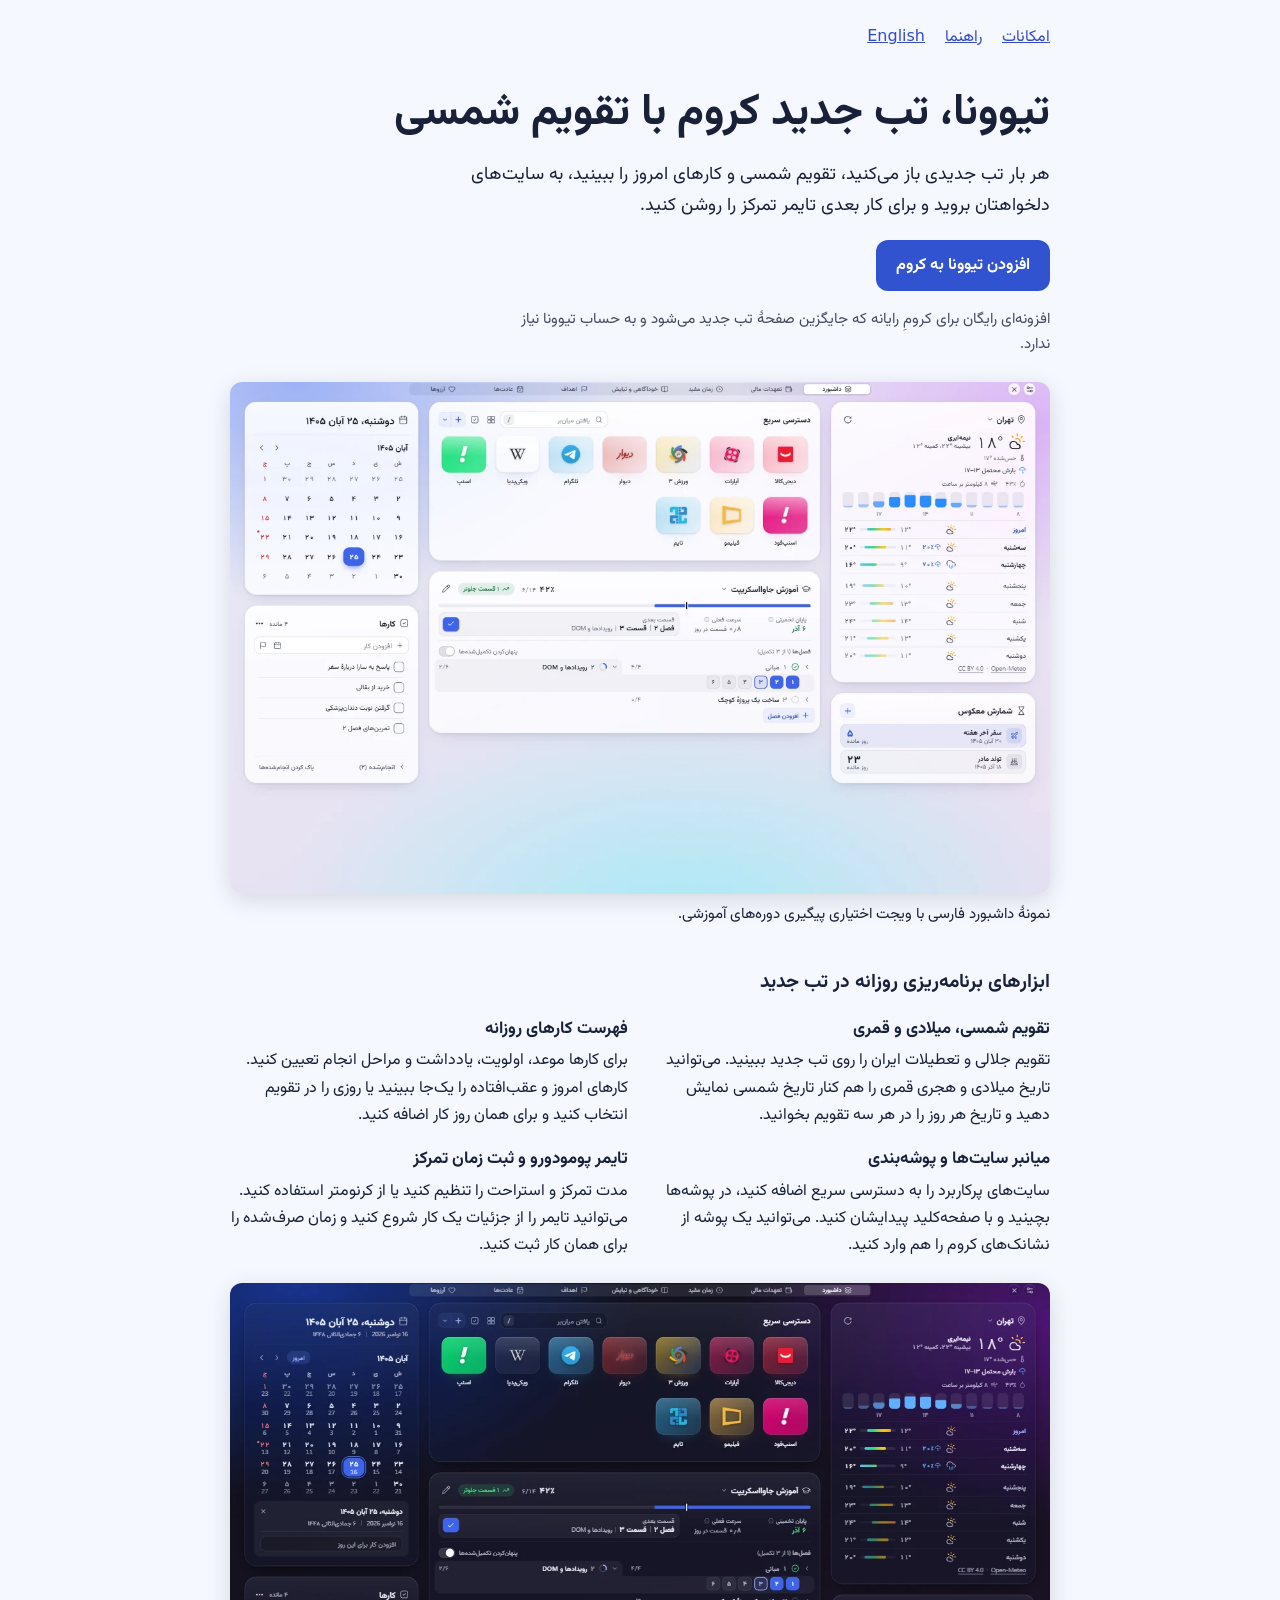
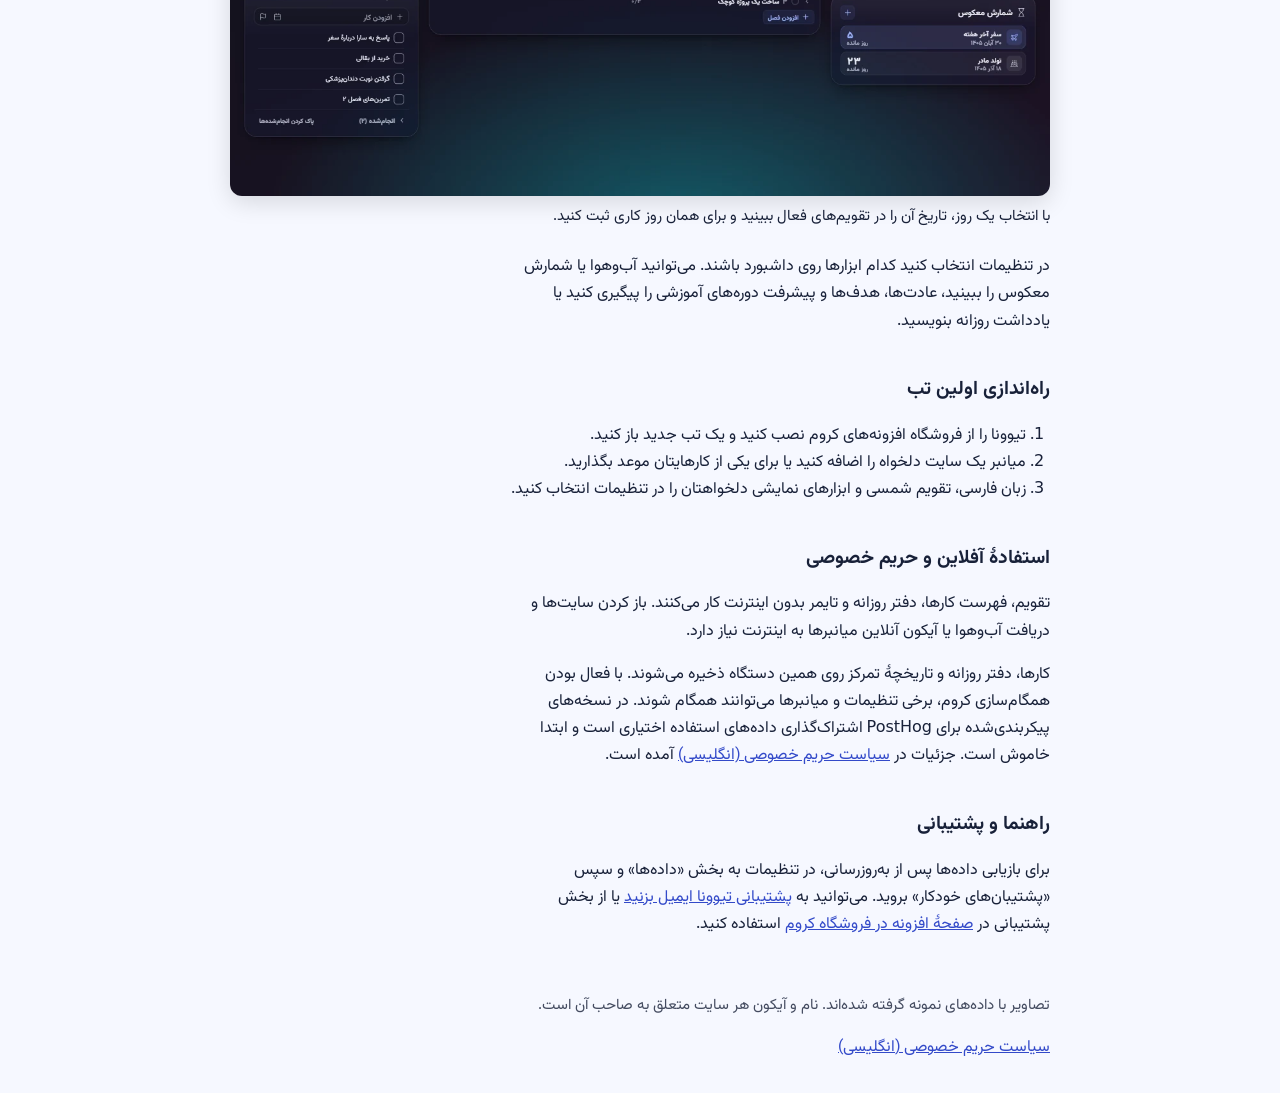
==== fa/index.html @ 9214c613 "Add files via upload" ====
<!doctype html>
<html lang="fa" dir="rtl">
<head>
  <meta charset="utf-8">
  <meta name="viewport" content="width=device-width, initial-scale=1">
  <title>تیوونا | افزونه تب جدید کروم با تقویم شمسی و فهرست کارها</title>
  <meta name="description" content="با افزونهٔ تیوونا در هر تب جدید کروم تقویم شمسی، کارهای امروز، میانبر سایت‌های دلخواه و تایمر پومودورو را کنار هم داشته باشید.">
  <link rel="canonical" href="https://sakha1370.github.io/dial/fa/">
  <link rel="alternate" hreflang="en" href="https://sakha1370.github.io/dial/">
  <link rel="alternate" hreflang="fa" href="https://sakha1370.github.io/dial/fa/">
  <link rel="alternate" hreflang="x-default" href="https://sakha1370.github.io/dial/">
  <meta property="og:type" content="website">
  <meta property="og:site_name" content="Tivona">
  <meta property="og:locale" content="fa_IR">
  <meta property="og:title" content="تیوونا | افزونه تب جدید کروم با تقویم شمسی و فهرست کارها">
  <meta property="og:description" content="در تب جدید کروم به تقویم شمسی، کارهای امروز، میانبر سایت‌ها و تایمر پومودورو دسترسی داشته باشید.">
  <meta property="og:url" content="https://sakha1370.github.io/dial/fa/">
  <meta property="og:image" content="https://sakha1370.github.io/dial/assets/fa/dashboard.webp">
  <meta property="og:image:alt" content="داشبورد فارسی تیوونا با میانبر سایت‌ها، تقویم شمسی و فهرست کارها">
  <meta name="twitter:card" content="summary_large_image">
  <link rel="icon" type="image/png" href="../assets/tivona-icon.png">
  <link rel="stylesheet" href="../help.css">
  <link rel="stylesheet" href="../landing.css">
  <script type="application/ld+json">
  {
    "@context": "https://schema.org",
    "@type": "SoftwareApplication",
    "name": "Tivona",
    "alternateName": "تیوونا",
    "url": "https://sakha1370.github.io/dial/fa/",
    "description": "افزونهٔ تب جدید کروم با تقویم شمسی، فهرست کارها، میانبر سایت‌ها و تایمر پومودورو.",
    "applicationCategory": "ProductivityApplication",
    "softwareRequirements": "گوگل کروم نسخهٔ ۱۰۹ یا جدیدتر",
    "installUrl": "https://chromewebstore.google.com/detail/aeoijkdjmndfjkkalijcjafcmhmloemh",
    "image": "https://sakha1370.github.io/dial/assets/fa/dashboard.webp",
    "offers": { "@type": "Offer", "price": 0, "priceCurrency": "USD" }
  }
  </script>
</head>
<body>
  <a class="skip-link" href="#main">رفتن به محتوای اصلی</a>
  <header class="site-header">
    <nav aria-label="ناوبری سایت">
      <a href="#features">امکانات</a>
      <a href="#help">راهنما</a>
      <a href="../" hreflang="en" lang="en" dir="ltr">English</a>
    </nav>
  </header>
  <main id="main" class="landing" tabindex="-1">
    <div class="hero">
      <h1>تیوونا، تب جدید کروم با تقویم شمسی</h1>
      <p>هر بار تب جدیدی باز می‌کنید، تقویم شمسی و کارهای امروز را ببینید، به سایت‌های دلخواهتان بروید و برای کار بعدی تایمر تمرکز را روشن کنید.</p>
      <p><a class="cta" id="install" href="https://chromewebstore.google.com/detail/aeoijkdjmndfjkkalijcjafcmhmloemh?hl=fa&amp;utm_source=tivona_site&amp;utm_medium=referral&amp;utm_campaign=homepage&amp;utm_content=fa">افزودن تیوونا به کروم</a></p>
      <p class="muted">افزونه‌ای رایگان برای کرومِ رایانه که جایگزین صفحهٔ تب جدید می‌شود و به حساب تیوونا نیاز ندارد.</p>
      <figure class="preview">
        <img src="../assets/fa/dashboard.webp" srcset="../assets/fa/dashboard-640.webp 640w, ../assets/fa/dashboard.webp 1280w" sizes="(max-width: 900px) calc(100vw - 48px), 820px" width="1280" height="800" fetchpriority="high" decoding="async" alt="داشبورد فارسی تیوونا با میانبر سایت‌ها، تقویم شمسی، فهرست کارها و پیش‌بینی آب‌وهوا">
        <figcaption>نمونهٔ داشبورد فارسی با ویجت اختیاری پیگیری دوره‌های آموزشی.</figcaption>
      </figure>
    </div>

    <section aria-labelledby="features">
      <h2 id="features">ابزارهای برنامه‌ریزی روزانه در تب جدید</h2>
      <div class="features">
        <div>
          <h3>تقویم شمسی، میلادی و قمری</h3>
          <p>تقویم جلالی و تعطیلات ایران را روی تب جدید ببینید. می‌توانید تاریخ میلادی و هجری قمری را هم کنار تاریخ شمسی نمایش دهید و تاریخ هر روز را در هر سه تقویم بخوانید.</p>
        </div>
        <div>
          <h3>فهرست کارهای روزانه</h3>
          <p>برای کارها موعد، اولویت، یادداشت و مراحل انجام تعیین کنید. کارهای امروز و عقب‌افتاده را یک‌جا ببینید یا روزی را در تقویم انتخاب کنید و برای همان روز کار اضافه کنید.</p>
        </div>
        <div>
          <h3>میانبر سایت‌ها و پوشه‌بندی</h3>
          <p>سایت‌های پرکاربرد را به دسترسی سریع اضافه کنید، در پوشه‌ها بچینید و با صفحه‌کلید پیدایشان کنید. می‌توانید یک پوشه از نشانک‌های کروم را هم وارد کنید.</p>
        </div>
        <div>
          <h3>تایمر پومودورو و ثبت زمان تمرکز</h3>
          <p>مدت تمرکز و استراحت را تنظیم کنید یا از کرنومتر استفاده کنید. می‌توانید تایمر را از جزئیات یک کار شروع کنید و زمان صرف‌شده را برای همان کار ثبت کنید.</p>
        </div>
      </div>
      <figure class="preview">
        <img src="../assets/fa/calendars.webp" srcset="../assets/fa/calendars-640.webp 640w, ../assets/fa/calendars.webp 1280w" sizes="(max-width: 900px) calc(100vw - 48px), 820px" width="1280" height="800" loading="lazy" decoding="async" alt="روز انتخاب‌شده در تقویم تیوونا با تاریخ شمسی، میلادی و قمری و گزینهٔ افزودن کار برای همان روز">
        <figcaption>با انتخاب یک روز، تاریخ آن را در تقویم‌های فعال ببینید و برای همان روز کاری ثبت کنید.</figcaption>
      </figure>
      <p>در تنظیمات انتخاب کنید کدام ابزارها روی داشبورد باشند. می‌توانید آب‌وهوا یا شمارش معکوس را ببینید، عادت‌ها، هدف‌ها و پیشرفت دوره‌های آموزشی را پیگیری کنید یا یادداشت روزانه بنویسید.</p>
    </section>

    <section aria-labelledby="getting-started">
      <h2 id="getting-started">راه‌اندازی اولین تب</h2>
      <ol>
        <li>تیوونا را از فروشگاه افزونه‌های کروم نصب کنید و یک تب جدید باز کنید.</li>
        <li>میانبر یک سایت دلخواه را اضافه کنید یا برای یکی از کارهایتان موعد بگذارید.</li>
        <li>زبان فارسی، تقویم شمسی و ابزارهای نمایشی دلخواهتان را در تنظیمات انتخاب کنید.</li>
      </ol>
    </section>

    <section aria-labelledby="privacy">
      <h2 id="privacy">استفادهٔ آفلاین و حریم خصوصی</h2>
      <p>تقویم، فهرست کارها، دفتر روزانه و تایمر بدون اینترنت کار می‌کنند. باز کردن سایت‌ها و دریافت آب‌وهوا یا آیکون آنلاین میانبرها به اینترنت نیاز دارد.</p>
      <p>کارها، دفتر روزانه و تاریخچهٔ تمرکز روی همین دستگاه ذخیره می‌شوند. با فعال بودن همگام‌سازی کروم، برخی تنظیمات و میانبرها می‌توانند همگام شوند. در نسخه‌های پیکربندی‌شده برای <bdi lang="en">PostHog</bdi> اشتراک‌گذاری داده‌های استفاده اختیاری است و ابتدا خاموش است. جزئیات در <a href="../privacy.html" hreflang="en">سیاست حریم خصوصی (انگلیسی)</a> آمده است.</p>
    </section>

    <section aria-labelledby="help">
      <h2 id="help">راهنما و پشتیبانی</h2>
      <p>برای بازیابی داده‌ها پس از به‌روزرسانی، در تنظیمات به بخش «داده‌ها» و سپس «پشتیبان‌های خودکار» بروید. می‌توانید به <a href="mailto:sakha1370@gmail.com">پشتیبانی تیوونا ایمیل بزنید</a> یا از بخش پشتیبانی در <a href="https://chromewebstore.google.com/detail/aeoijkdjmndfjkkalijcjafcmhmloemh?hl=fa">صفحهٔ افزونه در فروشگاه کروم</a> استفاده کنید.</p>
    </section>
  </main>
  <footer class="site-footer">
    <p class="muted">تصاویر با داده‌های نمونه گرفته شده‌اند. نام و آیکون هر سایت متعلق به صاحب آن است.</p>
    <a href="../privacy.html" hreflang="en">سیاست حریم خصوصی (انگلیسی)</a>
  </footer>
</body>
</html>
---- help.css ----
:root { color-scheme: light dark; font: 16px/1.7 system-ui, sans-serif; }
body { margin: 0; background: light-dark(#f6f8ff, #141825); color: light-dark(#182139, #e4eaff); }
main { max-width: 820px; margin: 40px auto; padding: 28px; }
h1 { line-height: 1.3; } h2 { font-size: 1.2rem; margin-top: 2em; }
a { color: light-dark(#334ac9, #a6b4ff); } p, li { max-width: 78ch; }
button, .button { display: inline-block; padding: 10px 16px; border: 1px solid currentColor; border-radius: 10px; background: transparent; color: inherit; font: inherit; cursor: pointer; text-decoration: none; }
:focus-visible {
  outline: 1px solid; outline-offset: 2px;
  outline-color: light-dark(rgba(28, 36, 58, 0.66), rgba(222, 228, 245, 0.62));
}
pre { white-space: pre-wrap; overflow-wrap: anywhere; padding: 16px; border: 1px solid #8888; border-radius: 12px; }
.hidden { display: none; } .muted { opacity: .8; } nav { display: flex; gap: 20px; flex-wrap: wrap; }
@font-face { font-family: Vazirmatn; src: url('fonts/Vazirmatn-NL-wght.woff2'); font-display: swap; }
[lang=fa] { font-family: Vazirmatn, system-ui, sans-serif; }
@media (max-width: 600px) { main { margin: 0; padding: 24px; } }
---- landing.css ----
.landing,
.site-header,
.site-footer {
  box-sizing: border-box;
  width: min(100%, 868px);
  max-width: none;
  margin-inline: auto;
  padding-inline: 24px;
}

.site-header { padding-block-start: 18px; }
.site-header nav { gap: 8px 20px; }
.site-header a { display: inline-block; padding-block: 6px; }
.landing { margin-block: 0; padding-block: 8px 24px; }
.site-footer { padding-block: 0 32px; }

.skip-link {
  position: absolute;
  inset-block-start: 8px;
  inset-inline-start: 8px;
  z-index: 1;
  padding: 8px 14px;
  background: light-dark(#f6f8ff, #141825);
}
.skip-link:not(:focus) { clip-path: inset(50%); }
a:focus-visible { outline: 2px solid currentColor; outline-offset: 3px; }

.hero h1 { font-size: clamp(1.8rem, 5vw, 2.75rem); margin-block: 20px 12px; }
.hero > p:first-of-type { font-size: 1.125rem; }
.hero .muted, .site-footer p { font-size: .94rem; }
.cta {
  display: inline-block;
  padding: 12px 20px;
  border-radius: 12px;
  background: #3153cf;
  color: #fff;
  font-weight: 700;
  text-decoration: none;
}
.cta:hover { background: #2745b6; }
.cta:focus-visible { outline-color: light-dark(#182139, #e4eaff); }

.preview { margin: 24px 0; }
.preview img {
  display: block;
  width: 100%;
  height: auto;
  border-radius: 12px;
  box-shadow: 0 6px 24px #0002;
}
.preview figcaption { margin-block-start: 8px; font-size: .94rem; }

.features {
  display: grid;
  grid-template-columns: repeat(2, minmax(0, 1fr));
  gap: 16px 24px;
}
.features h3 { font-size: 1.05rem; margin-block: 0 4px; }
.features p { margin: 0; }
.landing ol { padding-inline-start: 24px; }

@media (max-width: 600px) {
  .features { grid-template-columns: 1fr; }
}
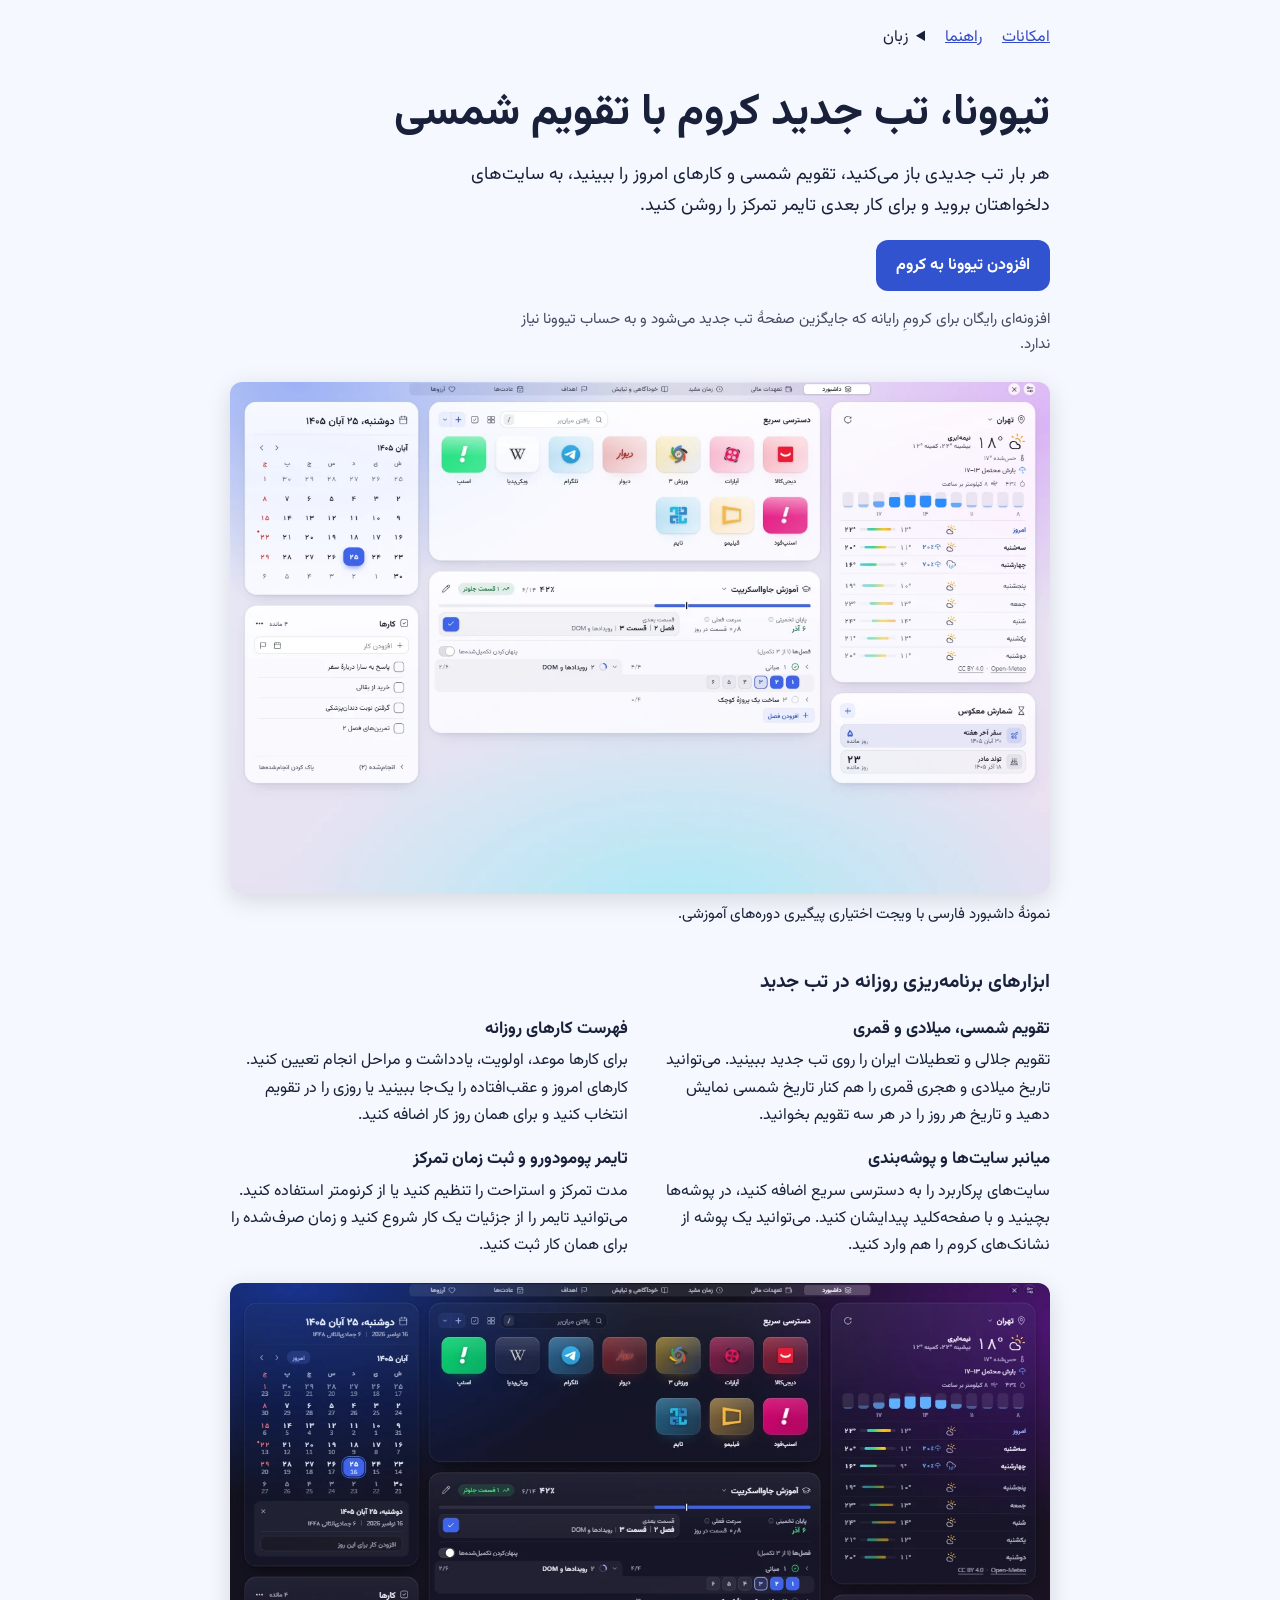
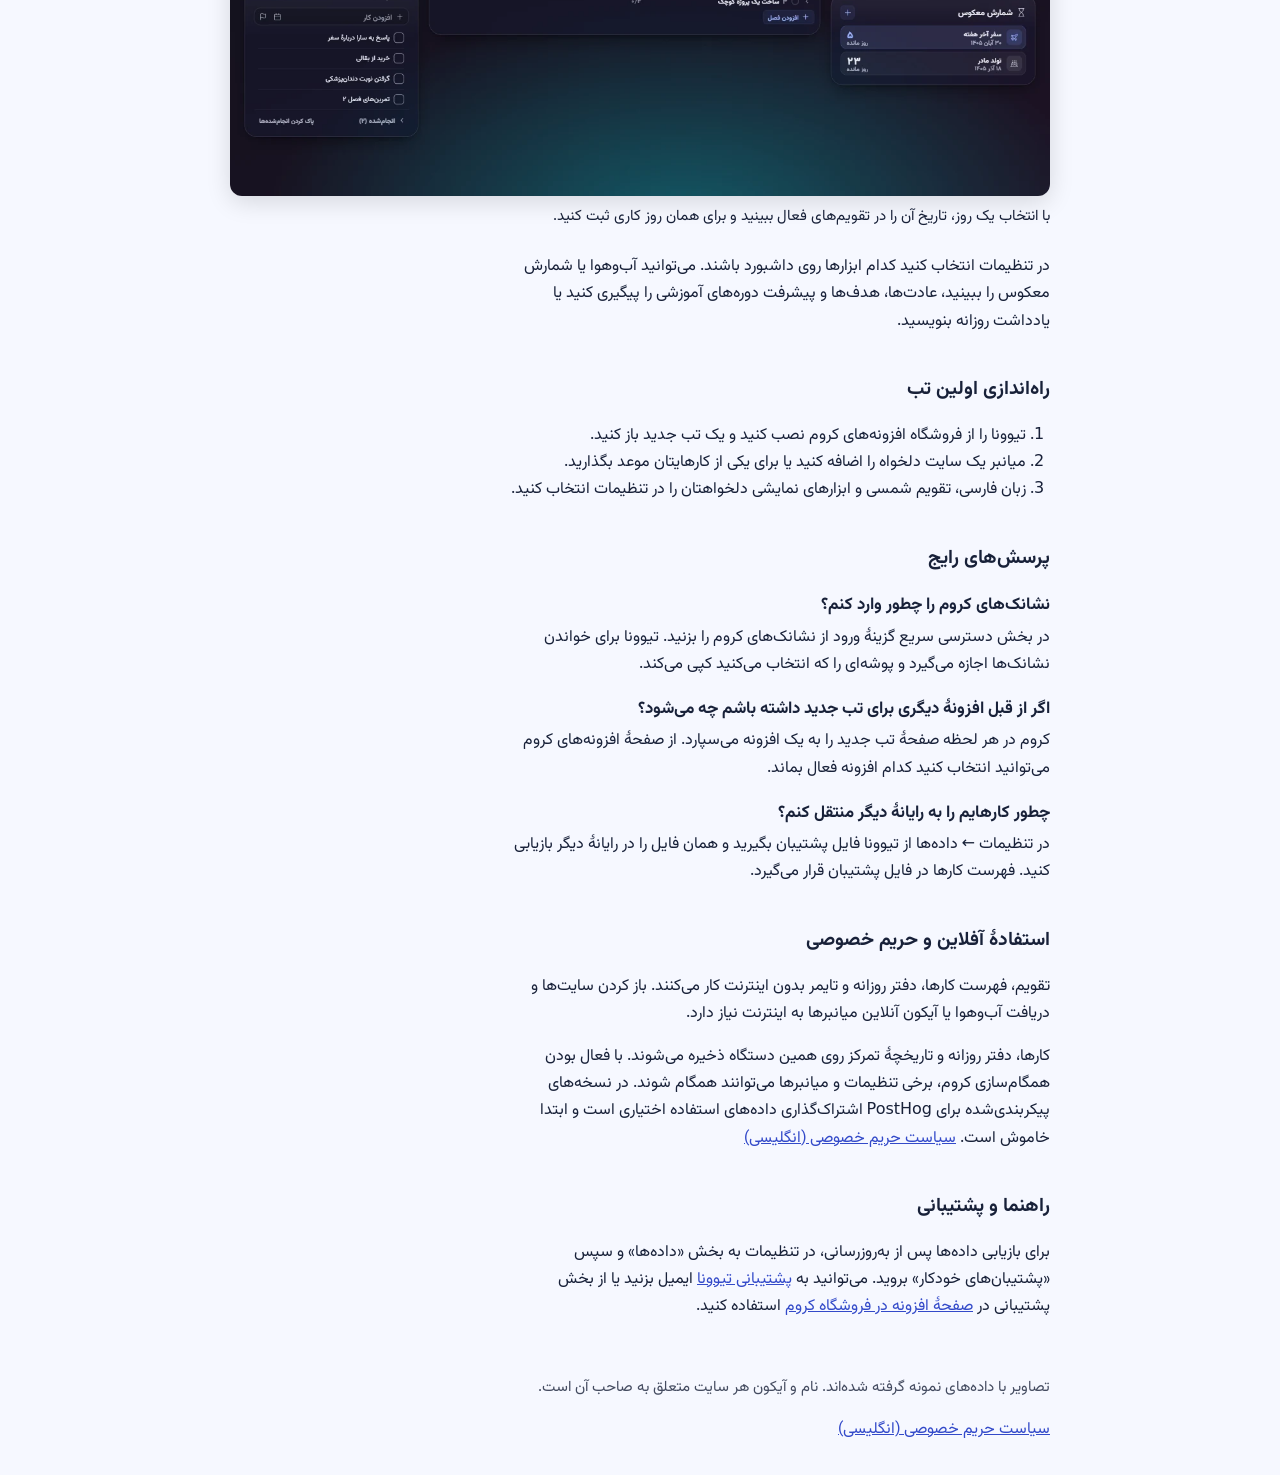
==== commit 31aff107: "Add files via upload" ====
--- a/fa/index.html
+++ b/fa/index.html
@@ -1,5 +1,6 @@
 <!doctype html>
 <html lang="fa" dir="rtl">
+<!-- Generated by npm run site from scripts/site-copy/. -->
 <head>
   <meta charset="utf-8">
   <meta name="viewport" content="width=device-width, initial-scale=1">
@@ -8,6 +9,13 @@
   <link rel="canonical" href="https://sakha1370.github.io/dial/fa/">
   <link rel="alternate" hreflang="en" href="https://sakha1370.github.io/dial/">
   <link rel="alternate" hreflang="fa" href="https://sakha1370.github.io/dial/fa/">
+  <link rel="alternate" hreflang="es" href="https://sakha1370.github.io/dial/es/">
+  <link rel="alternate" hreflang="pt-BR" href="https://sakha1370.github.io/dial/pt-br/">
+  <link rel="alternate" hreflang="de" href="https://sakha1370.github.io/dial/de/">
+  <link rel="alternate" hreflang="tr" href="https://sakha1370.github.io/dial/tr/">
+  <link rel="alternate" hreflang="ar" href="https://sakha1370.github.io/dial/ar/">
+  <link rel="alternate" hreflang="ru" href="https://sakha1370.github.io/dial/ru/">
+  <link rel="alternate" hreflang="zh-Hans" href="https://sakha1370.github.io/dial/zh-hans/">
   <link rel="alternate" hreflang="x-default" href="https://sakha1370.github.io/dial/">
   <meta property="og:type" content="website">
   <meta property="og:site_name" content="Tivona">
@@ -16,25 +24,30 @@
   <meta property="og:description" content="در تب جدید کروم به تقویم شمسی، کارهای امروز، میانبر سایت‌ها و تایمر پومودورو دسترسی داشته باشید.">
   <meta property="og:url" content="https://sakha1370.github.io/dial/fa/">
   <meta property="og:image" content="https://sakha1370.github.io/dial/assets/fa/dashboard.webp">
-  <meta property="og:image:alt" content="داشبورد فارسی تیوونا با میانبر سایت‌ها، تقویم شمسی و فهرست کارها">
+  <meta property="og:image:width" content="1280">
+  <meta property="og:image:height" content="800">
+  <meta property="og:image:alt" content="داشبورد فارسی تیوونا با میانبر سایت‌ها، تقویم شمسی، فهرست کارها و پیش‌بینی آب‌وهوا">
   <meta name="twitter:card" content="summary_large_image">
   <link rel="icon" type="image/png" href="../assets/tivona-icon.png">
   <link rel="stylesheet" href="../help.css">
   <link rel="stylesheet" href="../landing.css">
   <script type="application/ld+json">
-  {
-    "@context": "https://schema.org",
-    "@type": "SoftwareApplication",
-    "name": "Tivona",
-    "alternateName": "تیوونا",
-    "url": "https://sakha1370.github.io/dial/fa/",
-    "description": "افزونهٔ تب جدید کروم با تقویم شمسی، فهرست کارها، میانبر سایت‌ها و تایمر پومودورو.",
-    "applicationCategory": "ProductivityApplication",
-    "softwareRequirements": "گوگل کروم نسخهٔ ۱۰۹ یا جدیدتر",
-    "installUrl": "https://chromewebstore.google.com/detail/aeoijkdjmndfjkkalijcjafcmhmloemh",
-    "image": "https://sakha1370.github.io/dial/assets/fa/dashboard.webp",
-    "offers": { "@type": "Offer", "price": 0, "priceCurrency": "USD" }
+{
+  "@context": "https://schema.org",
+  "@type": "SoftwareApplication",
+  "name": "Tivona",
+  "url": "https://sakha1370.github.io/dial/fa/",
+  "description": "با افزونهٔ تیوونا در هر تب جدید کروم تقویم شمسی، کارهای امروز، میانبر سایت‌های دلخواه و تایمر پومودورو را کنار هم داشته باشید.",
+  "applicationCategory": "ProductivityApplication",
+  "softwareRequirements": "Chrome ≥ 109",
+  "installUrl": "https://chromewebstore.google.com/detail/aeoijkdjmndfjkkalijcjafcmhmloemh",
+  "image": "https://sakha1370.github.io/dial/assets/fa/dashboard.webp",
+  "offers": {
+    "@type": "Offer",
+    "price": 0,
+    "priceCurrency": "USD"
   }
+}
   </script>
 </head>
 <body>
@@ -43,7 +56,20 @@
     <nav aria-label="ناوبری سایت">
       <a href="#features">امکانات</a>
       <a href="#help">راهنما</a>
-      <a href="../" hreflang="en" lang="en" dir="ltr">English</a>
+      <details class="language-picker">
+        <summary>زبان</summary>
+        <ul class="language-links">
+          <li><a href="../" hreflang="en" lang="en" dir="ltr">English</a></li>
+          <li><a href="../fa/" hreflang="fa" lang="fa" dir="rtl" aria-current="page">فارسی</a></li>
+          <li><a href="../es/" hreflang="es" lang="es" dir="ltr">Español</a></li>
+          <li><a href="../pt-br/" hreflang="pt-BR" lang="pt-BR" dir="ltr">Português do Brasil</a></li>
+          <li><a href="../de/" hreflang="de" lang="de" dir="ltr">Deutsch</a></li>
+          <li><a href="../tr/" hreflang="tr" lang="tr" dir="ltr">Türkçe</a></li>
+          <li><a href="../ar/" hreflang="ar" lang="ar" dir="rtl">العربية</a></li>
+          <li><a href="../ru/" hreflang="ru" lang="ru" dir="ltr">Русский</a></li>
+          <li><a href="../zh-hans/" hreflang="zh-Hans" lang="zh-Hans" dir="ltr">简体中文</a></li>
+        </ul>
+      </details>
     </nav>
   </header>
   <main id="main" class="landing" tabindex="-1">
@@ -53,7 +79,7 @@
       <p><a class="cta" id="install" href="https://chromewebstore.google.com/detail/aeoijkdjmndfjkkalijcjafcmhmloemh?hl=fa&amp;utm_source=tivona_site&amp;utm_medium=referral&amp;utm_campaign=homepage&amp;utm_content=fa">افزودن تیوونا به کروم</a></p>
       <p class="muted">افزونه‌ای رایگان برای کرومِ رایانه که جایگزین صفحهٔ تب جدید می‌شود و به حساب تیوونا نیاز ندارد.</p>
       <figure class="preview">
-        <img src="../assets/fa/dashboard.webp" srcset="../assets/fa/dashboard-640.webp 640w, ../assets/fa/dashboard.webp 1280w" sizes="(max-width: 900px) calc(100vw - 48px), 820px" width="1280" height="800" fetchpriority="high" decoding="async" alt="داشبورد فارسی تیوونا با میانبر سایت‌ها، تقویم شمسی، فهرست کارها و پیش‌بینی آب‌وهوا">
+        <img src="../assets/fa/dashboard.webp" srcset="../assets/fa/dashboard-640.webp 640w, ../assets/fa/dashboard.webp 1280w" sizes="(max-width: 868px) calc(100vw - 48px), 820px" width="1280" height="800" fetchpriority="high" decoding="async" alt="داشبورد فارسی تیوونا با میانبر سایت‌ها، تقویم شمسی، فهرست کارها و پیش‌بینی آب‌وهوا">
         <figcaption>نمونهٔ داشبورد فارسی با ویجت اختیاری پیگیری دوره‌های آموزشی.</figcaption>
       </figure>
     </div>
@@ -79,7 +105,7 @@
         </div>
       </div>
       <figure class="preview">
-        <img src="../assets/fa/calendars.webp" srcset="../assets/fa/calendars-640.webp 640w, ../assets/fa/calendars.webp 1280w" sizes="(max-width: 900px) calc(100vw - 48px), 820px" width="1280" height="800" loading="lazy" decoding="async" alt="روز انتخاب‌شده در تقویم تیوونا با تاریخ شمسی، میلادی و قمری و گزینهٔ افزودن کار برای همان روز">
+        <img src="../assets/fa/calendars.webp" srcset="../assets/fa/calendars-640.webp 640w, ../assets/fa/calendars.webp 1280w" sizes="(max-width: 868px) calc(100vw - 48px), 820px" width="1280" height="800" loading="lazy" decoding="async" alt="روز انتخاب‌شده در تقویم تیوونا با تاریخ شمسی، میلادی و قمری و گزینهٔ افزودن کار برای همان روز">
         <figcaption>با انتخاب یک روز، تاریخ آن را در تقویم‌های فعال ببینید و برای همان روز کاری ثبت کنید.</figcaption>
       </figure>
       <p>در تنظیمات انتخاب کنید کدام ابزارها روی داشبورد باشند. می‌توانید آب‌وهوا یا شمارش معکوس را ببینید، عادت‌ها، هدف‌ها و پیشرفت دوره‌های آموزشی را پیگیری کنید یا یادداشت روزانه بنویسید.</p>
@@ -94,15 +120,31 @@
       </ol>
     </section>
 
+    <section class="faq" aria-labelledby="faq">
+      <h2 id="faq">پرسش‌های رایج</h2>
+        <div>
+          <h3>نشانک‌های کروم را چطور وارد کنم؟</h3>
+          <p>در بخش دسترسی سریع گزینهٔ ورود از نشانک‌های کروم را بزنید. تیوونا برای خواندن نشانک‌ها اجازه می‌گیرد و پوشه‌ای را که انتخاب می‌کنید کپی می‌کند.</p>
+        </div>
+        <div>
+          <h3>اگر از قبل افزونهٔ دیگری برای تب جدید داشته باشم چه می‌شود؟</h3>
+          <p>کروم در هر لحظه صفحهٔ تب جدید را به یک افزونه می‌سپارد. از صفحهٔ افزونه‌های کروم می‌توانید انتخاب کنید کدام افزونه فعال بماند.</p>
+        </div>
+        <div>
+          <h3>چطور کارهایم را به رایانهٔ دیگر منتقل کنم؟</h3>
+          <p>در تنظیمات ← داده‌ها از تیوونا فایل پشتیبان بگیرید و همان فایل را در رایانهٔ دیگر بازیابی کنید. فهرست کارها در فایل پشتیبان قرار می‌گیرد.</p>
+        </div>
+    </section>
+
     <section aria-labelledby="privacy">
       <h2 id="privacy">استفادهٔ آفلاین و حریم خصوصی</h2>
       <p>تقویم، فهرست کارها، دفتر روزانه و تایمر بدون اینترنت کار می‌کنند. باز کردن سایت‌ها و دریافت آب‌وهوا یا آیکون آنلاین میانبرها به اینترنت نیاز دارد.</p>
-      <p>کارها، دفتر روزانه و تاریخچهٔ تمرکز روی همین دستگاه ذخیره می‌شوند. با فعال بودن همگام‌سازی کروم، برخی تنظیمات و میانبرها می‌توانند همگام شوند. در نسخه‌های پیکربندی‌شده برای <bdi lang="en">PostHog</bdi> اشتراک‌گذاری داده‌های استفاده اختیاری است و ابتدا خاموش است. جزئیات در <a href="../privacy.html" hreflang="en">سیاست حریم خصوصی (انگلیسی)</a> آمده است.</p>
+      <p>کارها، دفتر روزانه و تاریخچهٔ تمرکز روی همین دستگاه ذخیره می‌شوند. با فعال بودن همگام‌سازی کروم، برخی تنظیمات و میانبرها می‌توانند همگام شوند. در نسخه‌های پیکربندی‌شده برای PostHog اشتراک‌گذاری داده‌های استفاده اختیاری است و ابتدا خاموش است. <a href="../privacy.html" hreflang="en">سیاست حریم خصوصی (انگلیسی)</a></p>
     </section>
 
     <section aria-labelledby="help">
       <h2 id="help">راهنما و پشتیبانی</h2>
-      <p>برای بازیابی داده‌ها پس از به‌روزرسانی، در تنظیمات به بخش «داده‌ها» و سپس «پشتیبان‌های خودکار» بروید. می‌توانید به <a href="mailto:sakha1370@gmail.com">پشتیبانی تیوونا ایمیل بزنید</a> یا از بخش پشتیبانی در <a href="https://chromewebstore.google.com/detail/aeoijkdjmndfjkkalijcjafcmhmloemh?hl=fa">صفحهٔ افزونه در فروشگاه کروم</a> استفاده کنید.</p>
+      <p>برای بازیابی داده‌ها پس از به‌روزرسانی، در تنظیمات به بخش «داده‌ها» و سپس «پشتیبان‌های خودکار» بروید. می‌توانید به <a href="mailto:sakha1370@gmail.com">پشتیبانی تیوونا</a> ایمیل بزنید یا از بخش پشتیبانی در <a href="https://chromewebstore.google.com/detail/aeoijkdjmndfjkkalijcjafcmhmloemh?hl=fa">صفحهٔ افزونه در فروشگاه کروم</a> استفاده کنید.</p>
     </section>
   </main>
   <footer class="site-footer">
--- a/landing.css
+++ b/landing.css
@@ -9,8 +9,37 @@
 }
 
 .site-header { padding-block-start: 18px; }
-.site-header nav { gap: 8px 20px; }
+.site-header nav { position: relative; align-items: center; gap: 8px 20px; }
 .site-header a { display: inline-block; padding-block: 6px; }
+.language-picker summary { padding-block: 6px; cursor: pointer; }
+.language-links {
+  position: absolute;
+  inset-block-start: 100%;
+  inset-inline-end: 0;
+  z-index: 2;
+  box-sizing: border-box;
+  width: min(19rem, 100%);
+  margin: 0;
+  padding: 8px;
+  border: 1px solid light-dark(#a6aec5, #6b7796);
+  border-radius: 12px;
+  background: light-dark(#fff, #1d2436);
+  box-shadow: 0 6px 24px #0002;
+  list-style: none;
+}
+.language-picker[open] .language-links {
+  display: grid;
+  grid-template-columns: repeat(2, minmax(0, 1fr));
+  gap: 2px;
+}
+.language-links a {
+  display: block;
+  padding-inline: 8px;
+  border-radius: 6px;
+  overflow-wrap: anywhere;
+}
+.language-links a[aria-current="page"] { font-weight: 700; }
+
 .landing { margin-block: 0; padding-block: 8px 24px; }
 .site-footer { padding-block: 0 32px; }
 
@@ -57,6 +86,8 @@
 }
 .features h3 { font-size: 1.05rem; margin-block: 0 4px; }
 .features p { margin: 0; }
+.faq h3 { font-size: 1.05rem; margin-block-end: 4px; }
+.faq p { margin-block-start: 0; }
 .landing ol { padding-inline-start: 24px; }
 
 @media (max-width: 600px) {
